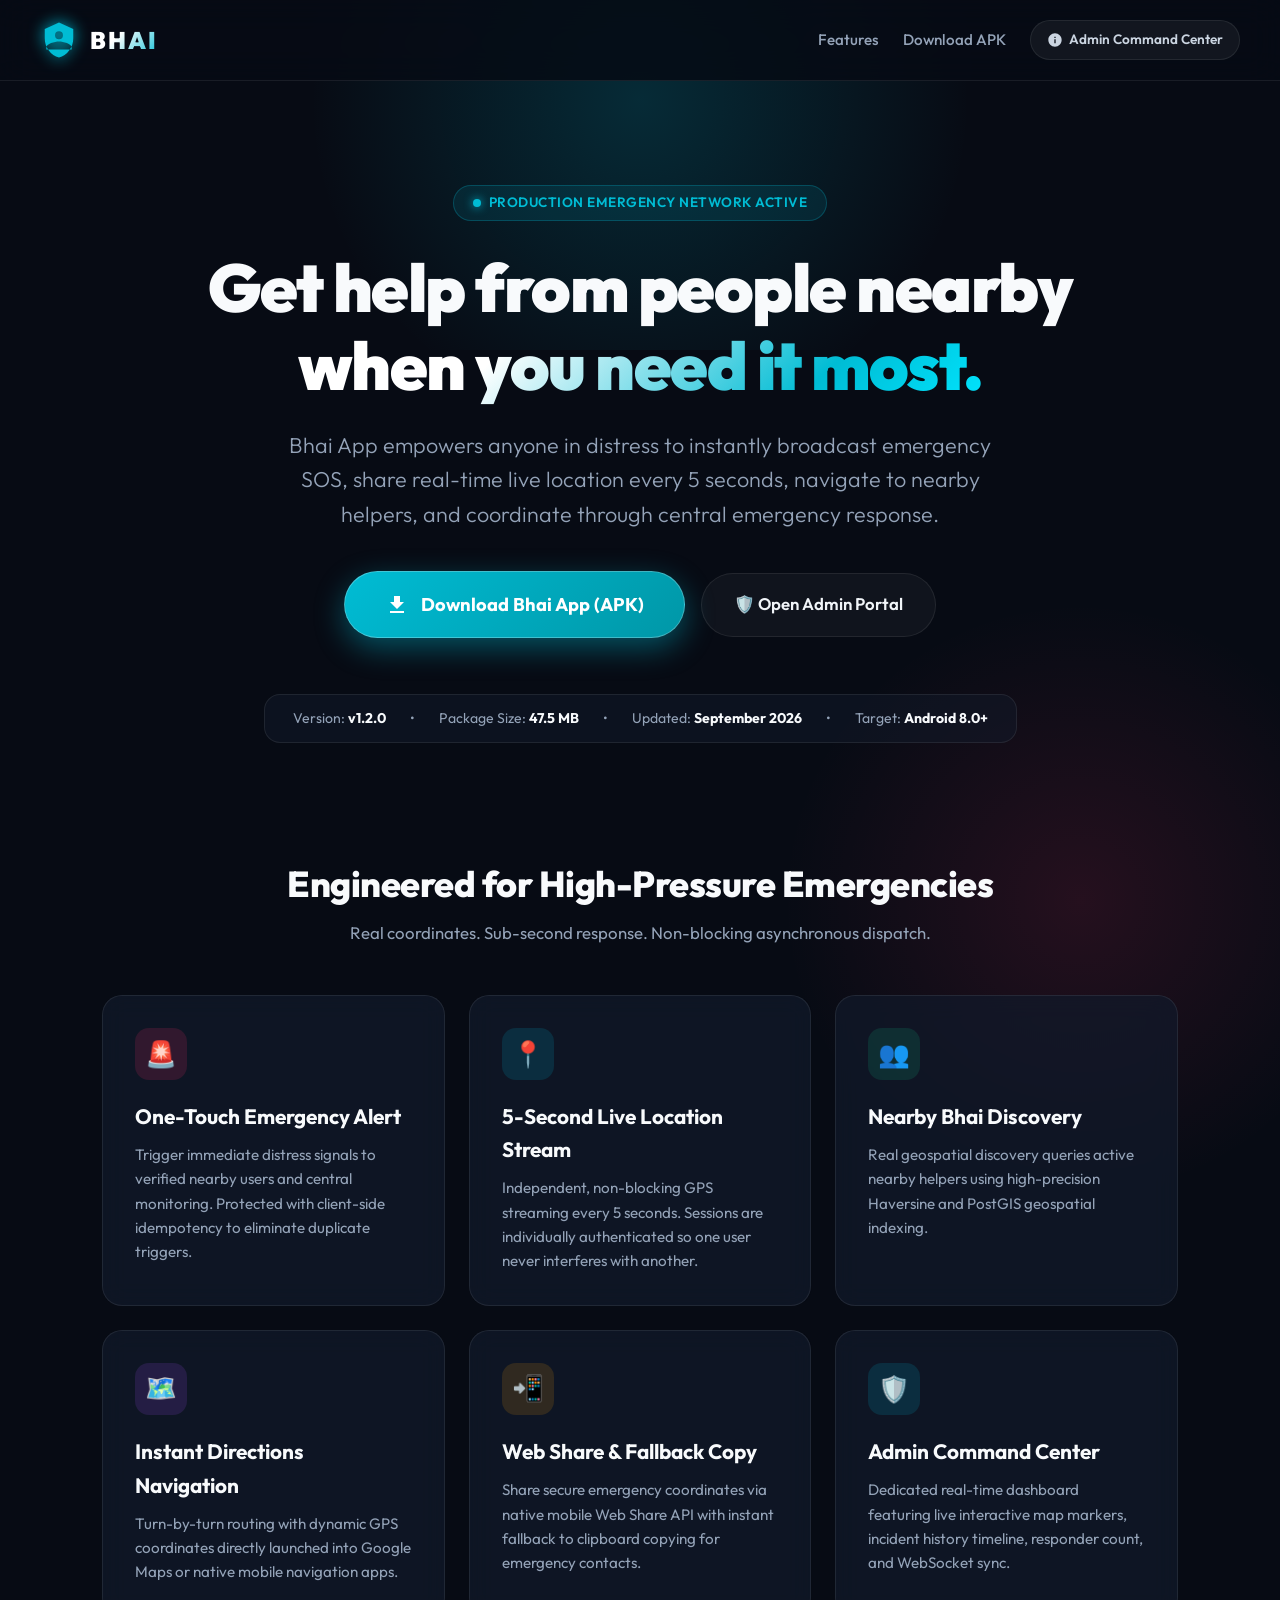
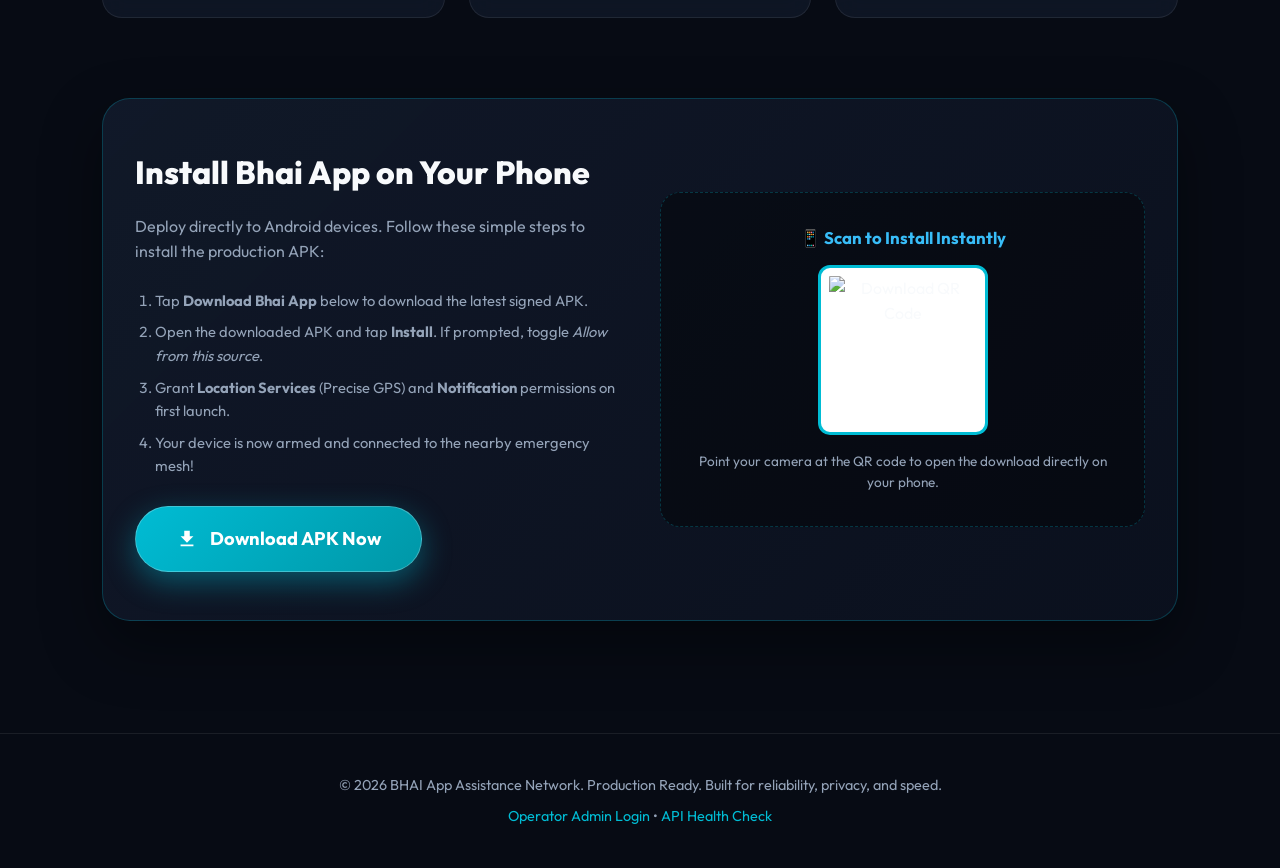
==== backend/app/static/landing/index.html @ b02ed141 "feat: production-ready Bhai emergency platform (V1)" ====
<!DOCTYPE html>
<html lang="en">
<head>
    <meta charset="UTF-8">
    <meta name="viewport" content="width=device-width, initial-scale=1.0">
    <title>BHAI App — Your Brother is Always With You | Emergency Assistance</title>
    <meta name="description" content="BHAI App is an emergency assistance and live-location sharing application connecting nearby users and emergency response centers in critical times.">
    <link rel="preconnect" href="https://fonts.googleapis.com">
    <link rel="preconnect" href="https://fonts.gstatic.com" crossorigin>
    <link href="https://fonts.googleapis.com/css2?family=Outfit:wght@300;400;500;600;700;800;900&display=swap" rel="stylesheet">
    <style>
        :root {
            --bg-base: #070b14;
            --bg-card: rgba(18, 26, 43, 0.7);
            --bg-card-hover: rgba(26, 38, 64, 0.85);
            --primary: #00bcd4;
            --primary-glow: rgba(0, 188, 212, 0.4);
            --accent-red: #ff3366;
            --accent-green: #10b981;
            --text-main: #f8fafc;
            --text-muted: #94a3b8;
            --border-glass: rgba(255, 255, 255, 0.08);
            --border-glow: rgba(0, 188, 212, 0.25);
        }

        * {
            box-sizing: border-box;
            margin: 0;
            padding: 0;
            font-family: 'Outfit', -apple-system, BlinkMacSystemFont, sans-serif;
        }

        body {
            background-color: var(--bg-base);
            color: var(--text-main);
            min-height: 100vh;
            overflow-x: hidden;
            position: relative;
            line-height: 1.6;
        }

        /* Ambient background glow */
        .ambient-glow-1 {
            position: absolute;
            top: -150px;
            left: 50%;
            transform: translateX(-50%);
            width: 800px;
            height: 500px;
            background: radial-gradient(circle, rgba(0, 188, 212, 0.18) 0%, rgba(7, 11, 20, 0) 70%);
            z-index: 0;
            pointer-events: none;
        }
        .ambient-glow-2 {
            position: absolute;
            top: 600px;
            right: -100px;
            width: 600px;
            height: 600px;
            background: radial-gradient(circle, rgba(255, 51, 102, 0.12) 0%, rgba(7, 11, 20, 0) 70%);
            z-index: 0;
            pointer-events: none;
        }

        /* Top Navbar */
        header.navbar {
            position: sticky;
            top: 0;
            width: 100%;
            display: flex;
            justify-content: space-between;
            align-items: center;
            padding: 1.25rem 2.5rem;
            background: rgba(7, 11, 20, 0.85);
            backdrop-filter: blur(16px);
            border-bottom: 1px solid var(--border-glass);
            z-index: 100;
        }

        .brand-logo {
            display: flex;
            align-items: center;
            gap: 0.75rem;
            text-decoration: none;
            color: var(--text-main);
        }
        .brand-icon {
            width: 38px;
            height: 38px;
            filter: drop-shadow(0 0 8px var(--primary));
        }
        .brand-title {
            font-size: 1.5rem;
            font-weight: 900;
            letter-spacing: 2px;
            background: linear-gradient(135deg, #fff 40%, var(--primary));
            -webkit-background-clip: text;
            -webkit-text-fill-color: transparent;
        }

        .nav-links {
            display: flex;
            align-items: center;
            gap: 1.5rem;
        }
        .nav-link {
            color: var(--text-muted);
            text-decoration: none;
            font-weight: 500;
            font-size: 0.95rem;
            transition: color 0.2s;
        }
        .nav-link:hover {
            color: var(--primary);
        }
        .btn-admin-nav {
            display: inline-flex;
            align-items: center;
            gap: 0.4rem;
            background: rgba(255, 255, 255, 0.05);
            border: 1px solid var(--border-glass);
            color: #cbd5e1;
            padding: 0.5rem 1rem;
            border-radius: 9999px;
            text-decoration: none;
            font-size: 0.85rem;
            font-weight: 600;
            transition: all 0.2s;
        }
        .btn-admin-nav:hover {
            background: rgba(0, 188, 212, 0.15);
            border-color: var(--primary);
            color: #fff;
        }

        /* Container */
        .container {
            max-width: 1140px;
            margin: 0 auto;
            padding: 2rem;
            position: relative;
            z-index: 10;
        }

        /* Hero Section */
        .hero {
            text-align: center;
            padding: 4.5rem 1rem 3rem 1rem;
        }
        .hero-badge {
            display: inline-flex;
            align-items: center;
            gap: 0.5rem;
            background: rgba(0, 188, 212, 0.1);
            border: 1px solid var(--border-glow);
            color: var(--primary);
            padding: 0.4rem 1.2rem;
            border-radius: 9999px;
            font-size: 0.85rem;
            font-weight: 600;
            letter-spacing: 0.5px;
            margin-bottom: 1.75rem;
        }
        .hero-badge-pulse {
            width: 8px;
            height: 8px;
            border-radius: 50%;
            background-color: var(--primary);
            box-shadow: 0 0 10px var(--primary);
            animation: pulse-dot 1.8s infinite;
        }
        @keyframes pulse-dot {
            0%, 100% { opacity: 1; transform: scale(1); }
            50% { opacity: 0.4; transform: scale(0.8); }
        }

        .hero h1 {
            font-size: clamp(2.5rem, 6vw, 4.2rem);
            font-weight: 900;
            line-height: 1.15;
            letter-spacing: -1.5px;
            margin-bottom: 1.5rem;
        }
        .hero h1 span.gradient-text {
            background: linear-gradient(135deg, #ffffff 30%, var(--primary) 75%, #00e5ff 100%);
            -webkit-background-clip: text;
            -webkit-text-fill-color: transparent;
        }

        .hero p.tagline {
            font-size: clamp(1.1rem, 2.5vw, 1.35rem);
            color: var(--text-muted);
            max-width: 720px;
            margin: 0 auto 2.5rem auto;
            font-weight: 300;
        }

        /* Hero CTA Group */
        .cta-group {
            display: flex;
            flex-wrap: wrap;
            justify-content: center;
            align-items: center;
            gap: 1rem;
            margin-bottom: 3.5rem;
        }
        .btn-download-primary {
            display: inline-flex;
            align-items: center;
            gap: 0.75rem;
            background: linear-gradient(135deg, var(--primary), #0097a7);
            color: #ffffff;
            text-decoration: none;
            padding: 1.1rem 2.5rem;
            font-size: 1.15rem;
            font-weight: 700;
            border-radius: 9999px;
            box-shadow: 0 10px 30px var(--primary-glow);
            transition: all 0.3s ease;
            border: 1px solid rgba(255, 255, 255, 0.25);
        }
        .btn-download-primary:hover {
            transform: translateY(-3px);
            box-shadow: 0 16px 40px rgba(0, 188, 212, 0.55);
            background: linear-gradient(135deg, #00e5ff, var(--primary));
        }

        .btn-outline-admin {
            display: inline-flex;
            align-items: center;
            gap: 0.6rem;
            background: rgba(255, 255, 255, 0.04);
            color: #f1f5f9;
            text-decoration: none;
            padding: 1.1rem 2rem;
            font-size: 1.05rem;
            font-weight: 600;
            border-radius: 9999px;
            border: 1px solid var(--border-glass);
            transition: all 0.3s;
        }
        .btn-outline-admin:hover {
            background: rgba(255, 255, 255, 0.08);
            border-color: rgba(255, 255, 255, 0.25);
            transform: translateY(-2px);
        }

        /* Live APK Info Bar */
        .apk-meta-bar {
            display: inline-flex;
            flex-wrap: wrap;
            justify-content: center;
            gap: 1.5rem;
            background: rgba(18, 26, 43, 0.5);
            border: 1px solid var(--border-glass);
            padding: 0.75rem 1.75rem;
            border-radius: 16px;
            font-size: 0.88rem;
            color: var(--text-muted);
            margin-bottom: 4rem;
        }
        .apk-meta-bar strong {
            color: var(--text-main);
        }

        /* Features Grid */
        .section-header {
            text-align: center;
            margin-bottom: 3rem;
        }
        .section-header h2 {
            font-size: 2.25rem;
            font-weight: 800;
            letter-spacing: -0.5px;
            margin-bottom: 0.5rem;
        }
        .section-header p {
            color: var(--text-muted);
            font-size: 1.05rem;
        }

        .features-grid {
            display: grid;
            grid-template-columns: repeat(auto-fit, minmax(320px, 1fr));
            gap: 1.5rem;
            margin-bottom: 5rem;
        }
        .feature-card {
            background: var(--bg-card);
            border: 1px solid var(--border-glass);
            border-radius: 20px;
            padding: 2rem;
            transition: all 0.3s ease;
            backdrop-filter: blur(12px);
        }
        .feature-card:hover {
            background: var(--bg-card-hover);
            border-color: var(--border-glow);
            transform: translateY(-4px);
            box-shadow: 0 16px 40px rgba(0, 0, 0, 0.3);
        }
        .feature-icon {
            width: 52px;
            height: 52px;
            border-radius: 14px;
            display: flex;
            align-items: center;
            justify-content: center;
            margin-bottom: 1.25rem;
            font-size: 1.6rem;
        }
        .feature-icon.red { background: rgba(255, 51, 102, 0.15); color: var(--accent-red); }
        .feature-icon.blue { background: rgba(0, 188, 212, 0.15); color: var(--primary); }
        .feature-icon.green { background: rgba(16, 185, 129, 0.15); color: var(--accent-green); }
        .feature-icon.purple { background: rgba(168, 85, 247, 0.15); color: #c084fc; }
        .feature-icon.amber { background: rgba(245, 158, 11, 0.15); color: #fbbf24; }

        .feature-card h3 {
            font-size: 1.3rem;
            font-weight: 700;
            margin-bottom: 0.6rem;
        }
        .feature-card p {
            color: var(--text-muted);
            font-size: 0.95rem;
            line-height: 1.6;
        }

        /* Download / QR Section */
        .download-card {
            background: linear-gradient(135deg, rgba(18, 26, 43, 0.9), rgba(11, 17, 30, 0.95));
            border: 1px solid var(--border-glow);
            border-radius: 28px;
            padding: 3rem 2rem;
            margin-bottom: 5rem;
            display: grid;
            grid-template-columns: 1fr 1fr;
            gap: 2.5rem;
            align-items: center;
            box-shadow: 0 24px 60px rgba(0, 0, 0, 0.4);
        }
        @media (max-width: 820px) {
            .download-card {
                grid-template-columns: 1fr;
                text-align: center;
            }
        }

        .download-info h3 {
            font-size: 2rem;
            font-weight: 800;
            margin-bottom: 1rem;
        }
        .download-info p {
            color: var(--text-muted);
            font-size: 1rem;
            margin-bottom: 1.5rem;
        }

        .steps-list {
            padding-left: 1.25rem;
            color: var(--text-muted);
            font-size: 0.92rem;
            margin-bottom: 1.75rem;
            text-align: left;
        }
        .steps-list li {
            margin-bottom: 0.5rem;
        }

        .qr-card {
            background: rgba(0, 0, 0, 0.4);
            border: 1px dashed var(--border-glow);
            border-radius: 20px;
            padding: 2rem;
            display: flex;
            flex-direction: column;
            align-items: center;
            justify-content: center;
            text-align: center;
        }
        .qr-image {
            width: 170px;
            height: 170px;
            background: #fff;
            border-radius: 12px;
            padding: 8px;
            border: 3px solid var(--primary);
            margin-bottom: 1rem;
        }

        /* Footer */
        footer {
            border-top: 1px solid var(--border-glass);
            padding: 2.5rem 2rem;
            text-align: center;
            color: var(--text-muted);
            font-size: 0.9rem;
        }
        footer a {
            color: var(--primary);
            text-decoration: none;
        }
    </style>
</head>
<body>

    <div class="ambient-glow-1"></div>
    <div class="ambient-glow-2"></div>

    <!-- Header Navbar -->
    <header class="navbar">
        <a href="/" class="brand-logo">
            <svg class="brand-icon" viewBox="0 0 24 24">
                <path fill="#00bcd4" d="M12,1L3,5V11C3,16.55 6.84,21.74 12,23C17.16,21.74 21,16.55 21,11V5L12,1M12,11.5A2.5,2.5 0 0,1 9.5,9A2.5,2.5 0 0,1 12,6.5A2.5,2.5 0 0,1 14.5,9A2.5,2.5 0 0,1 12,11.5M12,13C14.67,13 20,14.33 20,17V18H4V17C4,14.33 9.33,13 12,13Z"/>
            </svg>
            <span class="brand-title">BHAI</span>
        </a>
        <div class="nav-links">
            <a href="#features" class="nav-link">Features</a>
            <a href="#download" class="nav-link">Download APK</a>
            <a href="/admin" class="btn-admin-nav" id="admin-panel-link">
                <svg width="16" height="16" fill="currentColor" viewBox="0 0 24 24"><path d="M12 2C6.48 2 2 6.48 2 12s4.48 10 10 10 10-4.48 10-10S17.52 2 12 2zm1 15h-2v-6h2v6zm0-8h-2V7h2v2z"/></svg>
                Admin Command Center
            </a>
        </div>
    </header>

    <div class="container">
        <!-- Hero -->
        <section class="hero">
            <div class="hero-badge">
                <span class="hero-badge-pulse"></span>
                <span>PRODUCTION EMERGENCY NETWORK ACTIVE</span>
            </div>
            <h1>
                Get help from people nearby<br>
                <span class="gradient-text">when you need it most.</span>
            </h1>
            <p class="tagline">
                Bhai App empowers anyone in distress to instantly broadcast emergency SOS, share real-time live location every 5 seconds, navigate to nearby helpers, and coordinate through central emergency response.
            </p>

            <div class="cta-group">
                <a href="/download/bhai_app.apk" class="btn-download-primary" id="hero-download-btn" download>
                    <svg width="24" height="24" fill="currentColor" viewBox="0 0 24 24"><path d="M5,20H19V18H5M19,9H15V3H9V9H5L12,16L19,9Z"/></svg>
                    Download Bhai App (APK)
                </a>
                <a href="/admin" class="btn-outline-admin">
                    🛡️ Open Admin Portal
                </a>
            </div>

            <div class="apk-meta-bar" id="apk-meta-bar">
                <span>Version: <strong id="apk-version-val">v1.2.0</strong></span>
                <span>•</span>
                <span>Package Size: <strong id="apk-size-val">47.5 MB</strong></span>
                <span>•</span>
                <span>Updated: <strong id="apk-date-val">September 2026</strong></span>
                <span>•</span>
                <span>Target: <strong>Android 8.0+</strong></span>
            </div>
        </section>

        <!-- Features Grid -->
        <section id="features">
            <div class="section-header">
                <h2>Engineered for High-Pressure Emergencies</h2>
                <p>Real coordinates. Sub-second response. Non-blocking asynchronous dispatch.</p>
            </div>

            <div class="features-grid">
                <div class="feature-card">
                    <div class="feature-icon red">🚨</div>
                    <h3>One-Touch Emergency Alert</h3>
                    <p>Trigger immediate distress signals to verified nearby users and central monitoring. Protected with client-side idempotency to eliminate duplicate triggers.</p>
                </div>

                <div class="feature-card">
                    <div class="feature-icon blue">📍</div>
                    <h3>5-Second Live Location Stream</h3>
                    <p>Independent, non-blocking GPS streaming every 5 seconds. Sessions are individually authenticated so one user never interferes with another.</p>
                </div>

                <div class="feature-card">
                    <div class="feature-icon green">👥</div>
                    <h3>Nearby Bhai Discovery</h3>
                    <p>Real geospatial discovery queries active nearby helpers using high-precision Haversine and PostGIS geospatial indexing.</p>
                </div>

                <div class="feature-card">
                    <div class="feature-icon purple">🗺️</div>
                    <h3>Instant Directions Navigation</h3>
                    <p>Turn-by-turn routing with dynamic GPS coordinates directly launched into Google Maps or native mobile navigation apps.</p>
                </div>

                <div class="feature-card">
                    <div class="feature-icon amber">📲</div>
                    <h3>Web Share & Fallback Copy</h3>
                    <p>Share secure emergency coordinates via native mobile Web Share API with instant fallback to clipboard copying for emergency contacts.</p>
                </div>

                <div class="feature-card">
                    <div class="feature-icon blue">🛡️</div>
                    <h3>Admin Command Center</h3>
                    <p>Dedicated real-time dashboard featuring live interactive map markers, incident history timeline, responder count, and WebSocket sync.</p>
                </div>
            </div>
        </section>

        <!-- Download Section -->
        <section id="download">
            <div class="download-card">
                <div class="download-info">
                    <h3>Install Bhai App on Your Phone</h3>
                    <p>Deploy directly to Android devices. Follow these simple steps to install the production APK:</p>
                    <ol class="steps-list">
                        <li>Tap <strong>Download Bhai App</strong> below to download the latest signed APK.</li>
                        <li>Open the downloaded APK and tap <strong>Install</strong>. If prompted, toggle <em>Allow from this source</em>.</li>
                        <li>Grant <strong>Location Services</strong> (Precise GPS) and <strong>Notification</strong> permissions on first launch.</li>
                        <li>Your device is now armed and connected to the nearby emergency mesh!</li>
                    </ol>
                    <a href="/download/bhai_app.apk" class="btn-download-primary" id="card-download-btn" download>
                        <svg width="22" height="22" fill="currentColor" viewBox="0 0 24 24"><path d="M5,20H19V18H5M19,9H15V3H9V9H5L12,16L19,9Z"/></svg>
                        Download APK Now
                    </a>
                </div>

                <div class="qr-card">
                    <div style="font-weight: 700; color: #38bdf8; margin-bottom: 0.8rem; font-size: 1.05rem;">
                        📱 Scan to Install Instantly
                    </div>
                    <img id="qr-code-img" class="qr-image" src="https://api.qrserver.com/v1/create-qr-code/?size=200x200&data=http://localhost:8000/download/bhai_app.apk" alt="Download QR Code">
                    <div style="font-size: 0.85rem; color: #94a3b8;">
                        Point your camera at the QR code to open the download directly on your phone.
                    </div>
                </div>
            </div>
        </section>
    </div>

    <footer>
        <p>© 2026 BHAI App Assistance Network. Production Ready. Built for reliability, privacy, and speed.</p>
        <p style="margin-top: 0.5rem;"><a href="/admin">Operator Admin Login</a> • <a href="/health">API Health Check</a></p>
    </footer>

    <script>
        // Dynamically fetch APK version metadata and configure download buttons
        async function loadVersionMetadata() {
            try {
                const res = await fetch('/api/version');
                if (res.ok) {
                    const data = await res.json();
                    if (data.version) document.getElementById('apk-version-val').textContent = 'v' + data.version;
                    if (data.size_mb) document.getElementById('apk-size-val').textContent = data.size_mb;
                    if (data.last_updated) document.getElementById('apk-date-val').textContent = data.last_updated;
                    if (data.apk_url) {
                        document.getElementById('hero-download-btn').href = data.apk_url;
                        document.getElementById('card-download-btn').href = data.apk_url;
                        const absoluteUrl = new URL(data.apk_url, window.location.origin).href;
                        document.getElementById('qr-code-img').src = 'https://api.qrserver.com/v1/create-qr-code/?size=200x200&data=' + encodeURIComponent(absoluteUrl);
                    }
                }
            } catch (err) {
                console.log('Version metadata fetch fallback:', err);
            }
        }
        window.addEventListener('DOMContentLoaded', loadVersionMetadata);
    </script>
</body>
</html>
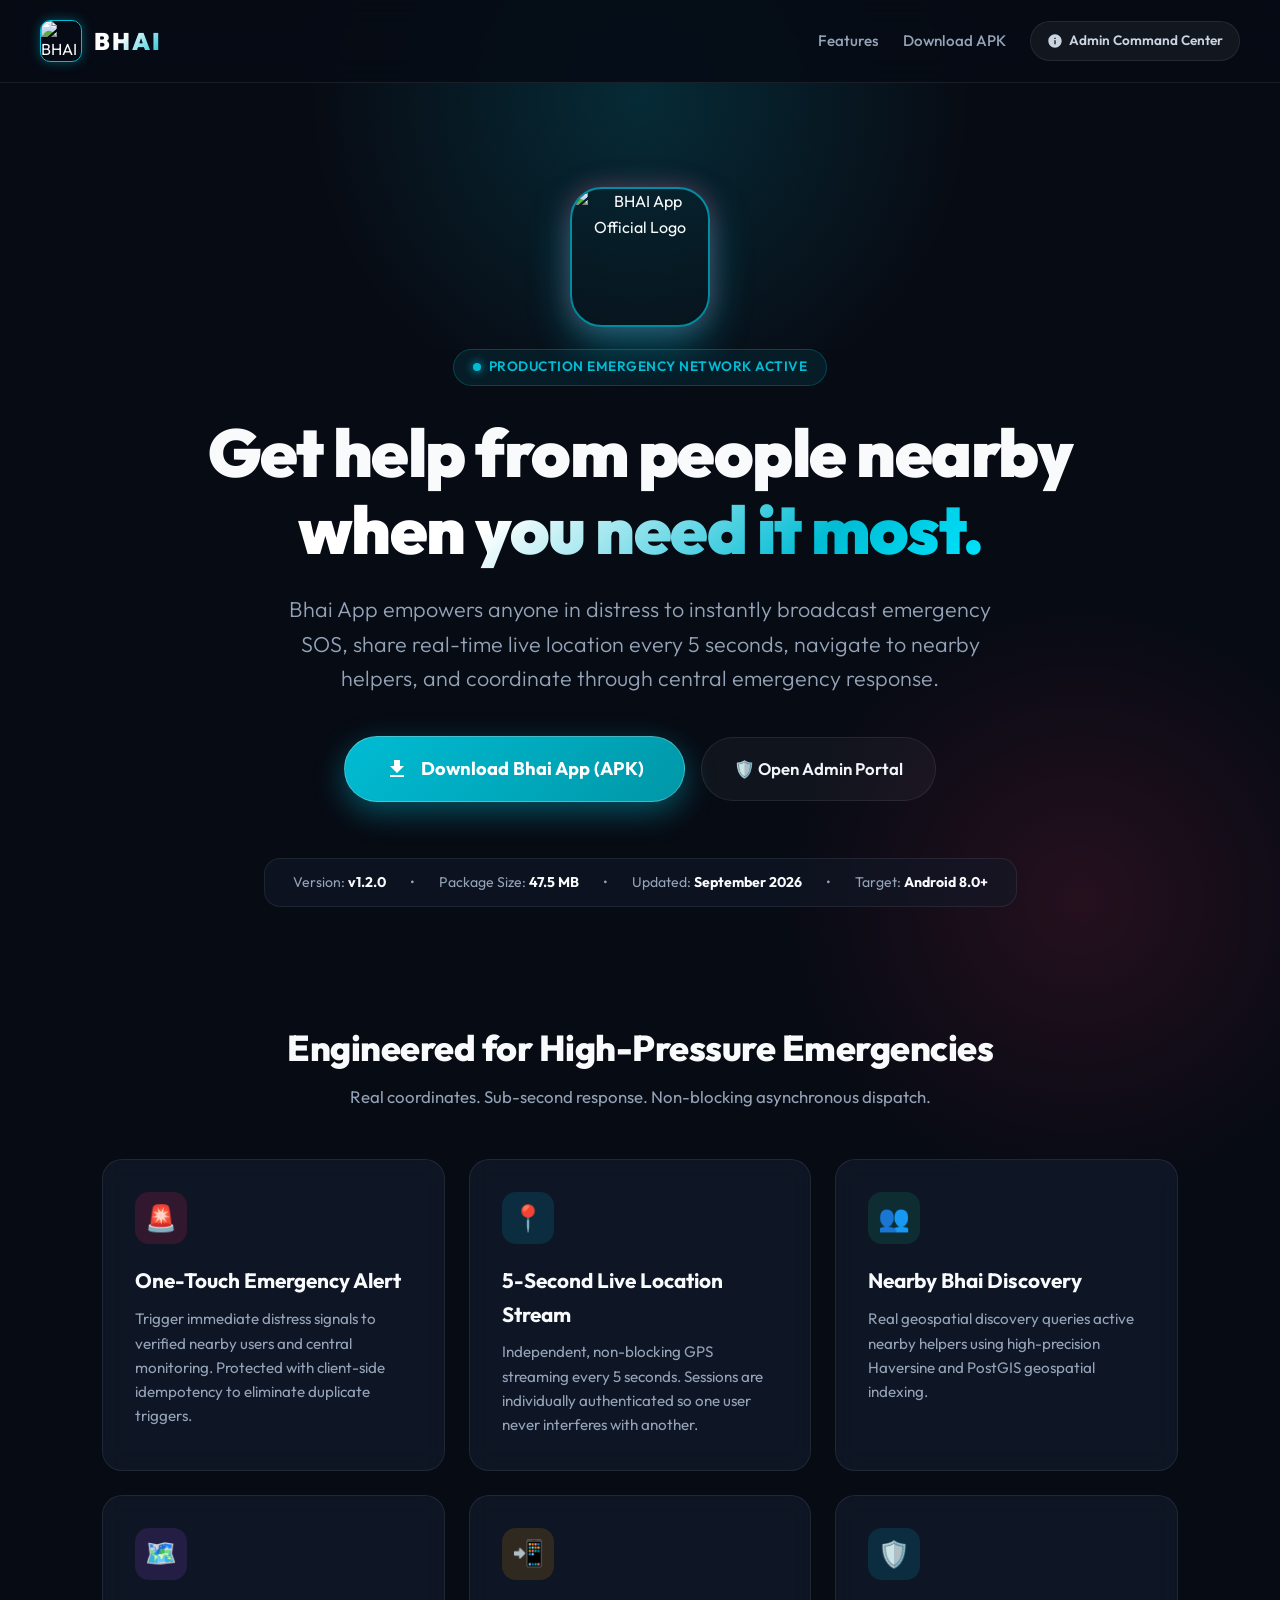
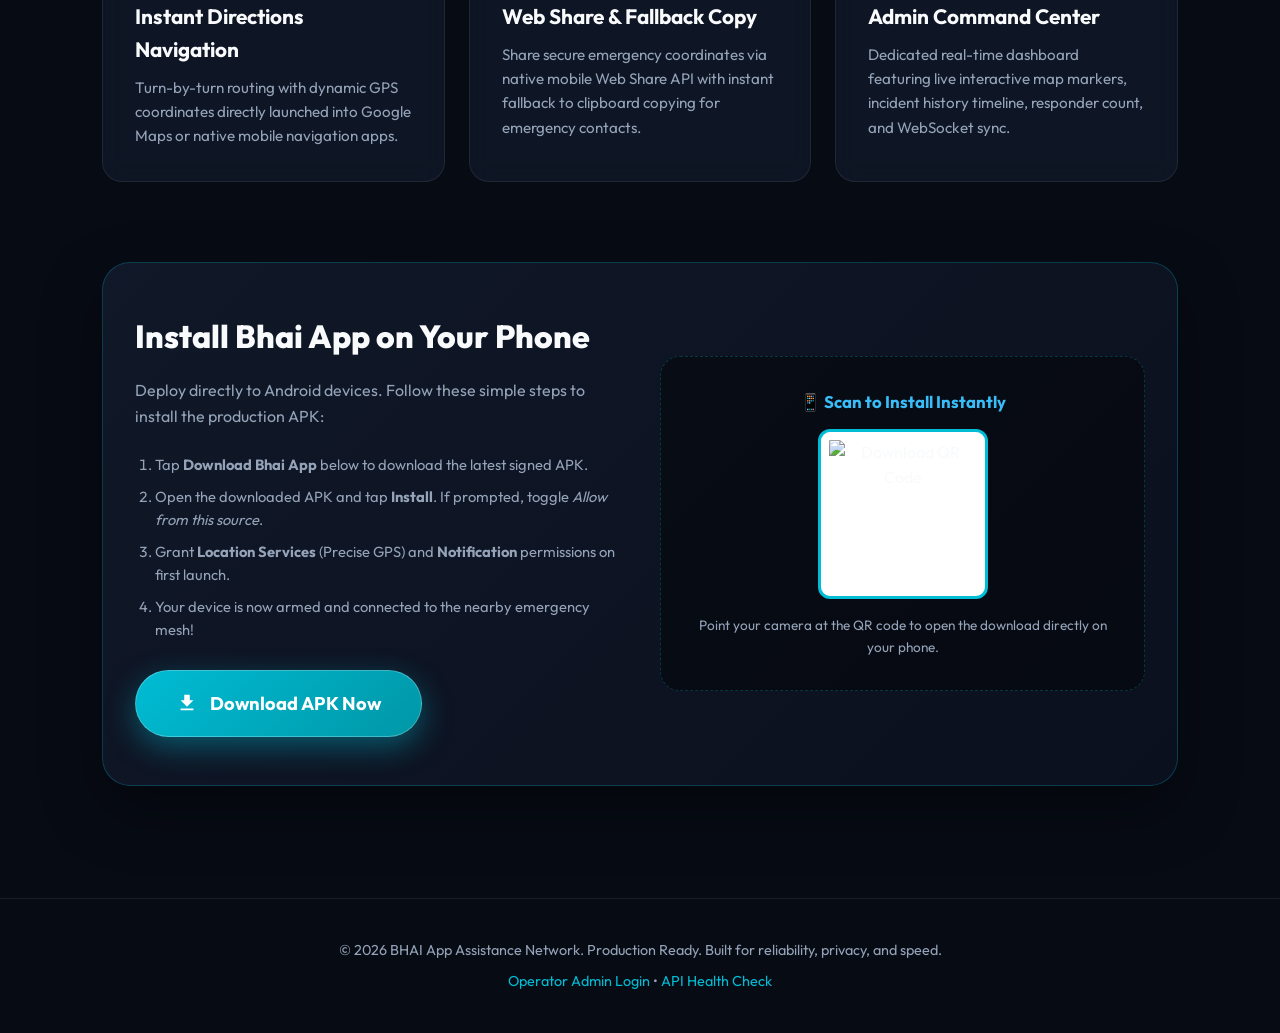
==== commit 3f22fcd8: "feat: deploy official Rakhi titanium shield logo across app cover, download portal, and admin radar" ====
--- a/backend/app/static/landing/index.html
+++ b/backend/app/static/landing/index.html
@@ -411,9 +411,7 @@
     <!-- Header Navbar -->
     <header class="navbar">
         <a href="/" class="brand-logo">
-            <svg class="brand-icon" viewBox="0 0 24 24">
-                <path fill="#00bcd4" d="M12,1L3,5V11C3,16.55 6.84,21.74 12,23C17.16,21.74 21,16.55 21,11V5L12,1M12,11.5A2.5,2.5 0 0,1 9.5,9A2.5,2.5 0 0,1 12,6.5A2.5,2.5 0 0,1 14.5,9A2.5,2.5 0 0,1 12,11.5M12,13C14.67,13 20,14.33 20,17V18H4V17C4,14.33 9.33,13 12,13Z"/>
-            </svg>
+            <img src="/static/landing/bhai_logo.png" alt="BHAI Logo" style="width: 42px; height: 42px; border-radius: 10px; border: 1.5px solid var(--primary); box-shadow: 0 0 12px var(--primary-glow); object-fit: cover;">
             <span class="brand-title">BHAI</span>
         </a>
         <div class="nav-links">
@@ -429,10 +427,14 @@
     <div class="container">
         <!-- Hero -->
         <section class="hero">
+            <div style="margin-bottom: 22px; display: flex; justify-content: center;">
+                <img src="/static/landing/bhai_logo.png" alt="BHAI App Official Logo" style="width: 140px; height: 140px; border-radius: 32px; box-shadow: 0 16px 40px rgba(0, 188, 212, 0.45), 0 0 25px rgba(255, 51, 102, 0.35); border: 2px solid rgba(0, 188, 212, 0.7); object-fit: cover;">
+            </div>
             <div class="hero-badge">
                 <span class="hero-badge-pulse"></span>
                 <span>PRODUCTION EMERGENCY NETWORK ACTIVE</span>
             </div>
+
             <h1>
                 Get help from people nearby<br>
                 <span class="gradient-text">when you need it most.</span>
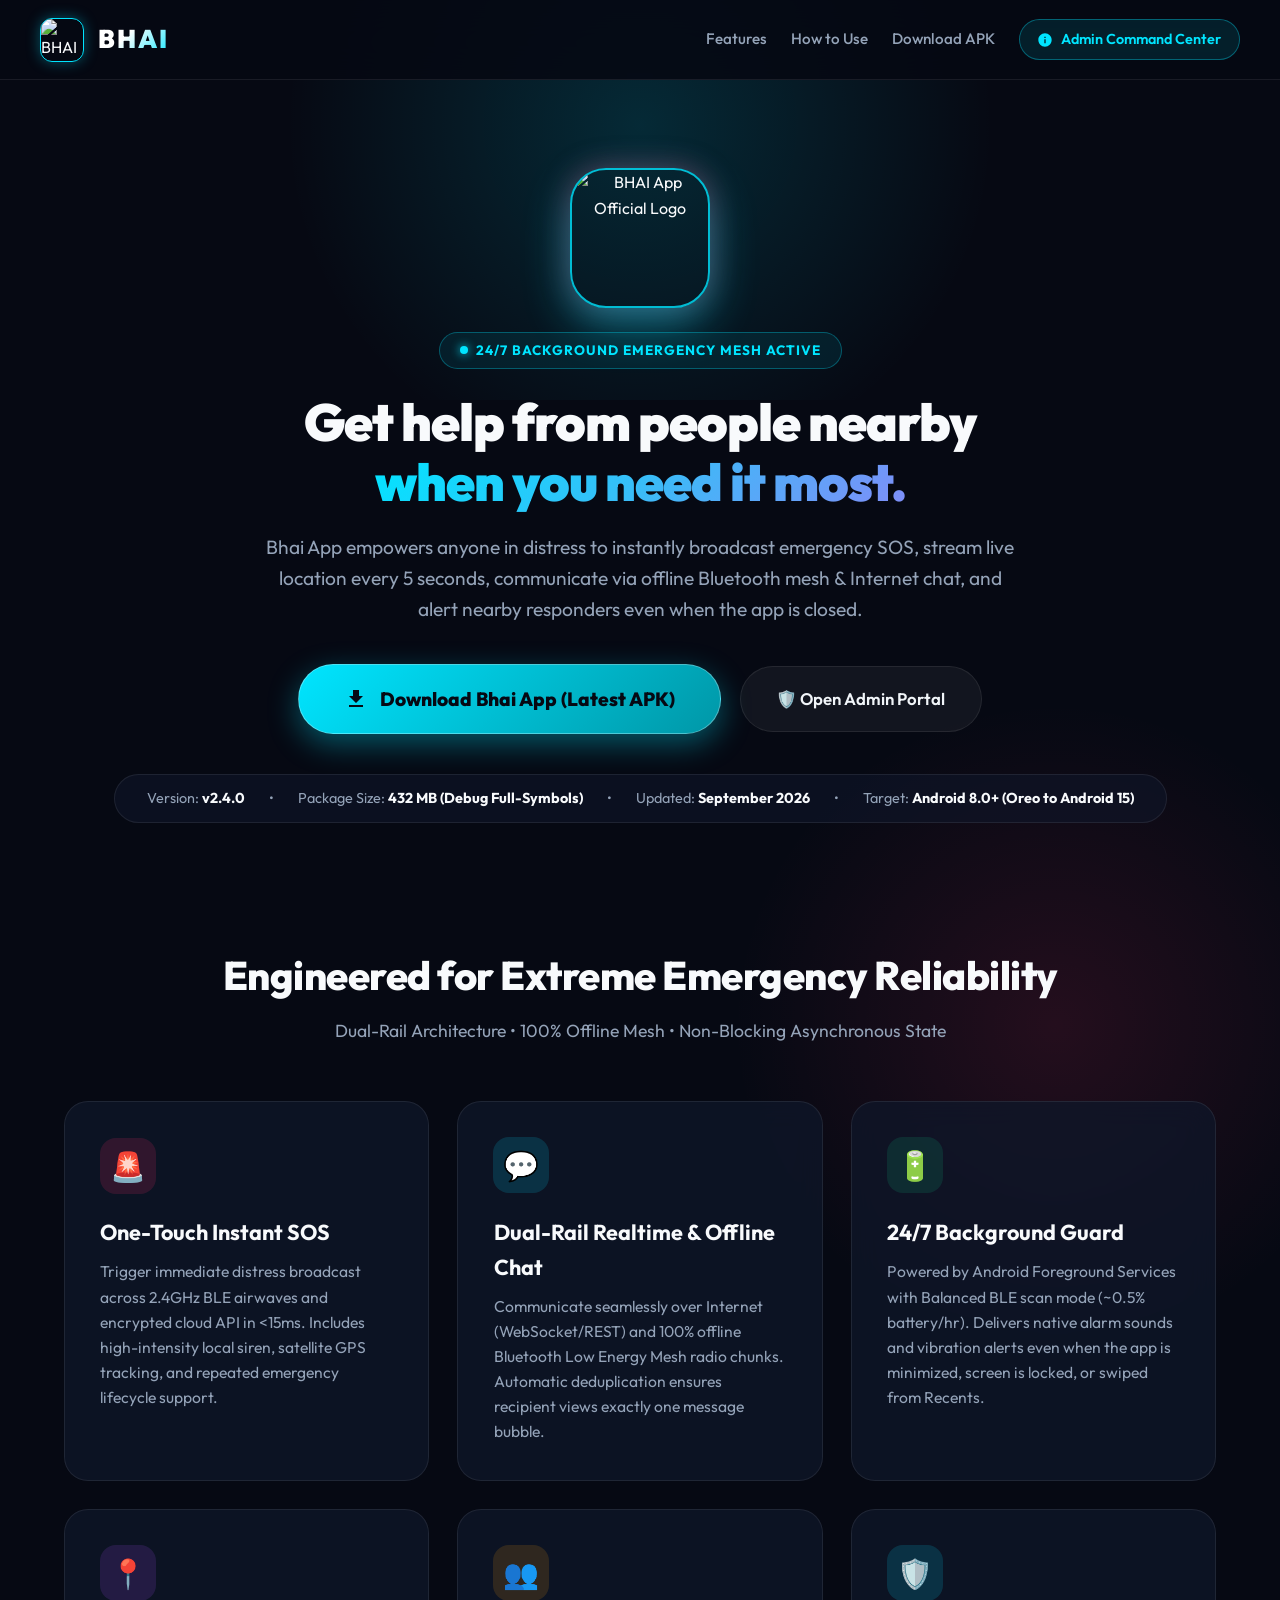
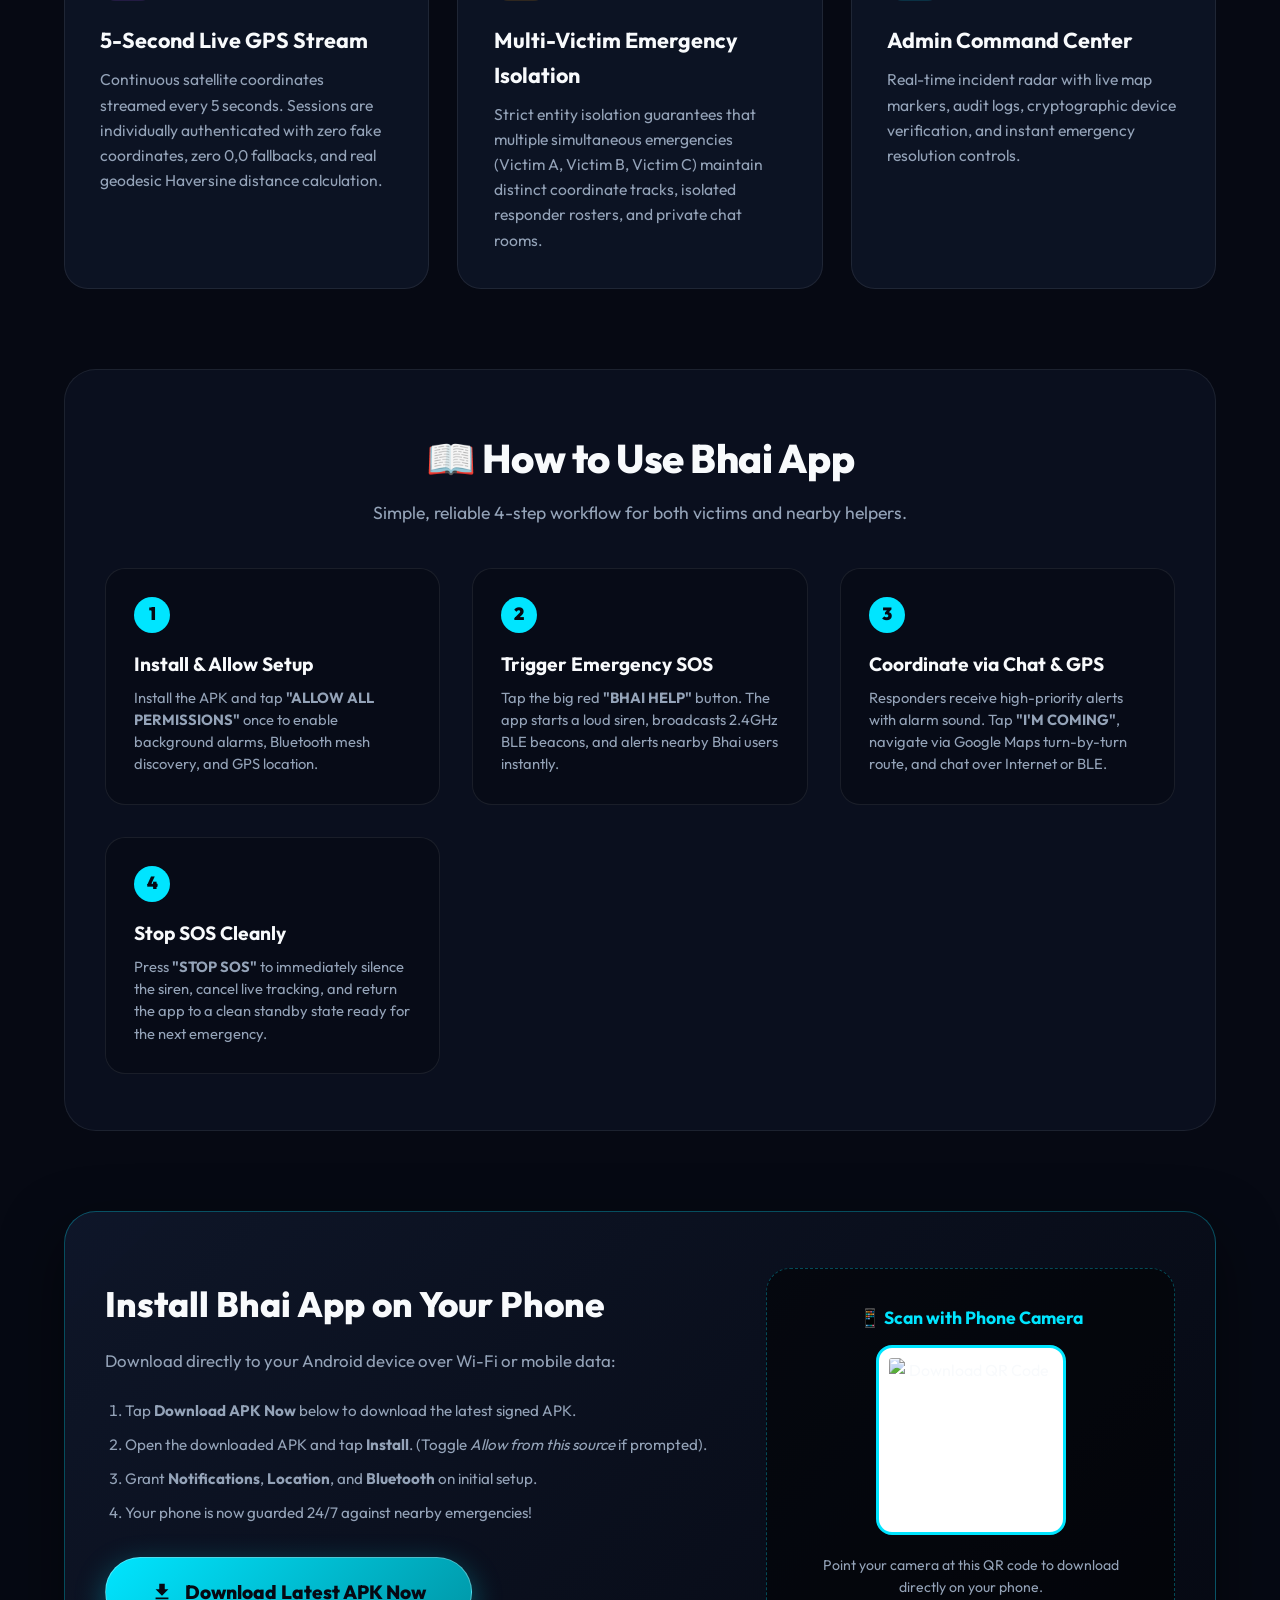
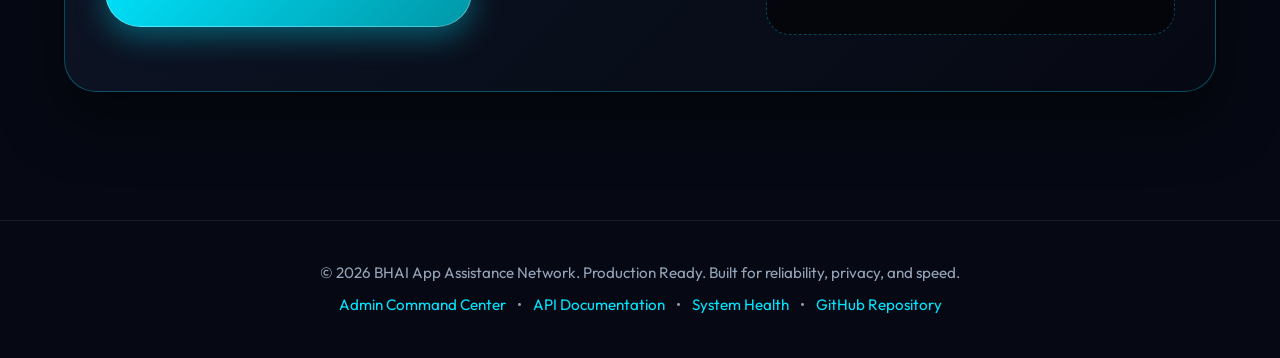
==== commit 35a192e0: "feat: complete regression fixes, 24/7 background guard, dual-rail chat, and website landing page upd" ====
--- a/backend/app/static/landing/index.html
+++ b/backend/app/static/landing/index.html
@@ -3,24 +3,25 @@
 <head>
     <meta charset="UTF-8">
     <meta name="viewport" content="width=device-width, initial-scale=1.0">
-    <title>BHAI App — Your Brother is Always With You | Emergency Assistance</title>
-    <meta name="description" content="BHAI App is an emergency assistance and live-location sharing application connecting nearby users and emergency response centers in critical times.">
+    <title>BHAI App — Dual-Rail Emergency Safety & Mesh Network</title>
+    <meta name="description" content="BHAI App is a decentralized emergency assistance network with real GPS tracking, 24/7 background guard, and dual-rail Internet + Bluetooth Low Energy mesh communication.">
     <link rel="preconnect" href="https://fonts.googleapis.com">
     <link rel="preconnect" href="https://fonts.gstatic.com" crossorigin>
-    <link href="https://fonts.googleapis.com/css2?family=Outfit:wght@300;400;500;600;700;800;900&display=swap" rel="stylesheet">
+    <link href="https://fonts.googleapis.com/css2?family=Outfit:wght@300;400;500;600;700;800;900&family=JetBrains+Mono:wght@400;600&display=swap" rel="stylesheet">
     <style>
         :root {
-            --bg-base: #070b14;
-            --bg-card: rgba(18, 26, 43, 0.7);
-            --bg-card-hover: rgba(26, 38, 64, 0.85);
-            --primary: #00bcd4;
-            --primary-glow: rgba(0, 188, 212, 0.4);
+            --bg-base: #060913;
+            --bg-card: rgba(15, 23, 42, 0.75);
+            --bg-card-hover: rgba(30, 41, 59, 0.9);
+            --primary: #00e5ff;
+            --primary-glow: rgba(0, 229, 255, 0.35);
             --accent-red: #ff3366;
+            --accent-red-glow: rgba(255, 51, 102, 0.4);
             --accent-green: #10b981;
             --text-main: #f8fafc;
             --text-muted: #94a3b8;
             --border-glass: rgba(255, 255, 255, 0.08);
-            --border-glow: rgba(0, 188, 212, 0.25);
+            --border-glow: rgba(0, 229, 255, 0.3);
         }
 
         * {
@@ -45,19 +46,19 @@
             top: -150px;
             left: 50%;
             transform: translateX(-50%);
-            width: 800px;
-            height: 500px;
-            background: radial-gradient(circle, rgba(0, 188, 212, 0.18) 0%, rgba(7, 11, 20, 0) 70%);
+            width: 850px;
+            height: 550px;
+            background: radial-gradient(circle, rgba(0, 229, 255, 0.15) 0%, rgba(6, 9, 19, 0) 70%);
             z-index: 0;
             pointer-events: none;
         }
         .ambient-glow-2 {
             position: absolute;
-            top: 600px;
+            top: 700px;
             right: -100px;
-            width: 600px;
-            height: 600px;
-            background: radial-gradient(circle, rgba(255, 51, 102, 0.12) 0%, rgba(7, 11, 20, 0) 70%);
+            width: 650px;
+            height: 650px;
+            background: radial-gradient(circle, rgba(255, 51, 102, 0.12) 0%, rgba(6, 9, 19, 0) 70%);
             z-index: 0;
             pointer-events: none;
         }
@@ -70,9 +71,9 @@
             display: flex;
             justify-content: space-between;
             align-items: center;
-            padding: 1.25rem 2.5rem;
-            background: rgba(7, 11, 20, 0.85);
-            backdrop-filter: blur(16px);
+            padding: 1.1rem 2.5rem;
+            background: rgba(6, 9, 19, 0.88);
+            backdrop-filter: blur(18px);
             border-bottom: 1px solid var(--border-glass);
             z-index: 100;
         }
@@ -80,20 +81,23 @@
         .brand-logo {
             display: flex;
             align-items: center;
-            gap: 0.75rem;
+            gap: 0.85rem;
             text-decoration: none;
             color: var(--text-main);
         }
         .brand-icon {
-            width: 38px;
-            height: 38px;
-            filter: drop-shadow(0 0 8px var(--primary));
+            width: 44px;
+            height: 44px;
+            border-radius: 12px;
+            border: 1.5px solid var(--primary);
+            box-shadow: 0 0 14px var(--primary-glow);
+            object-fit: cover;
         }
         .brand-title {
-            font-size: 1.5rem;
+            font-size: 1.6rem;
             font-weight: 900;
             letter-spacing: 2px;
-            background: linear-gradient(135deg, #fff 40%, var(--primary));
+            background: linear-gradient(135deg, #ffffff 40%, var(--primary));
             -webkit-background-clip: text;
             -webkit-text-fill-color: transparent;
         }
@@ -106,8 +110,8 @@
         .nav-link {
             color: var(--text-muted);
             text-decoration: none;
+            font-size: 0.95rem;
             font-weight: 500;
-            font-size: 0.95rem;
             transition: color 0.2s;
         }
         .nav-link:hover {
@@ -116,83 +120,82 @@
         .btn-admin-nav {
             display: inline-flex;
             align-items: center;
-            gap: 0.4rem;
-            background: rgba(255, 255, 255, 0.05);
-            border: 1px solid var(--border-glass);
-            color: #cbd5e1;
-            padding: 0.5rem 1rem;
+            gap: 0.5rem;
+            background: rgba(0, 229, 255, 0.1);
+            color: var(--primary);
+            border: 1px solid var(--primary-glow);
+            padding: 0.5rem 1.1rem;
             border-radius: 9999px;
+            font-size: 0.9rem;
+            font-weight: 600;
             text-decoration: none;
-            font-size: 0.85rem;
-            font-weight: 600;
             transition: all 0.2s;
         }
         .btn-admin-nav:hover {
-            background: rgba(0, 188, 212, 0.15);
-            border-color: var(--primary);
-            color: #fff;
-        }
-
-        /* Container */
+            background: var(--primary);
+            color: #000;
+            box-shadow: 0 0 16px var(--primary-glow);
+        }
+
         .container {
-            max-width: 1140px;
+            max-width: 1200px;
             margin: 0 auto;
-            padding: 2rem;
+            padding: 3rem 1.5rem;
             position: relative;
-            z-index: 10;
-        }
-
-        /* Hero Section */
+            z-index: 1;
+        }
+
+        /* Hero */
         .hero {
             text-align: center;
-            padding: 4.5rem 1rem 3rem 1rem;
+            padding: 2.5rem 0 3.5rem;
         }
         .hero-badge {
             display: inline-flex;
             align-items: center;
             gap: 0.5rem;
-            background: rgba(0, 188, 212, 0.1);
+            background: rgba(0, 229, 255, 0.08);
             border: 1px solid var(--border-glow);
-            color: var(--primary);
-            padding: 0.4rem 1.2rem;
+            padding: 0.4rem 1.25rem;
             border-radius: 9999px;
             font-size: 0.85rem;
-            font-weight: 600;
-            letter-spacing: 0.5px;
-            margin-bottom: 1.75rem;
+            font-weight: 700;
+            letter-spacing: 1px;
+            color: var(--primary);
+            margin-bottom: 1.5rem;
         }
         .hero-badge-pulse {
             width: 8px;
             height: 8px;
+            background: var(--primary);
             border-radius: 50%;
-            background-color: var(--primary);
             box-shadow: 0 0 10px var(--primary);
-            animation: pulse-dot 1.8s infinite;
-        }
-        @keyframes pulse-dot {
-            0%, 100% { opacity: 1; transform: scale(1); }
-            50% { opacity: 0.4; transform: scale(0.8); }
+            animation: pulse 1.8s infinite;
+        }
+        @keyframes pulse {
+            0% { transform: scale(0.95); opacity: 0.8; }
+            50% { transform: scale(1.3); opacity: 1; box-shadow: 0 0 14px var(--primary); }
+            100% { transform: scale(0.95); opacity: 0.8; }
         }
 
         .hero h1 {
-            font-size: clamp(2.5rem, 6vw, 4.2rem);
+            font-size: 3.25rem;
             font-weight: 900;
             line-height: 1.15;
-            letter-spacing: -1.5px;
-            margin-bottom: 1.5rem;
-        }
-        .hero h1 span.gradient-text {
-            background: linear-gradient(135deg, #ffffff 30%, var(--primary) 75%, #00e5ff 100%);
+            letter-spacing: -1px;
+            margin-bottom: 1.25rem;
+        }
+        .gradient-text {
+            background: linear-gradient(135deg, var(--primary) 0%, #38bdf8 50%, #818cf8 100%);
             -webkit-background-clip: text;
             -webkit-text-fill-color: transparent;
         }
-
         .hero p.tagline {
-            font-size: clamp(1.1rem, 2.5vw, 1.35rem);
-            color: var(--text-muted);
-            max-width: 720px;
-            margin: 0 auto 2.5rem auto;
-            font-weight: 300;
+            font-size: 1.2rem;
+            color: var(--text-muted);
+            max-width: 760px;
+            margin: 0 auto 2.5rem;
+            line-height: 1.6;
         }
 
         /* Hero CTA Group */
@@ -201,38 +204,38 @@
             flex-wrap: wrap;
             justify-content: center;
             align-items: center;
-            gap: 1rem;
-            margin-bottom: 3.5rem;
+            gap: 1.2rem;
+            margin-bottom: 2.5rem;
         }
         .btn-download-primary {
             display: inline-flex;
             align-items: center;
             gap: 0.75rem;
             background: linear-gradient(135deg, var(--primary), #0097a7);
-            color: #ffffff;
+            color: #060913;
             text-decoration: none;
-            padding: 1.1rem 2.5rem;
-            font-size: 1.15rem;
-            font-weight: 700;
+            padding: 1.15rem 2.8rem;
+            font-size: 1.2rem;
+            font-weight: 800;
             border-radius: 9999px;
             box-shadow: 0 10px 30px var(--primary-glow);
             transition: all 0.3s ease;
-            border: 1px solid rgba(255, 255, 255, 0.25);
+            border: 1px solid rgba(255, 255, 255, 0.3);
         }
         .btn-download-primary:hover {
             transform: translateY(-3px);
-            box-shadow: 0 16px 40px rgba(0, 188, 212, 0.55);
-            background: linear-gradient(135deg, #00e5ff, var(--primary));
+            box-shadow: 0 16px 40px rgba(0, 229, 255, 0.6);
+            background: linear-gradient(135deg, #7df9ff, var(--primary));
         }
 
         .btn-outline-admin {
             display: inline-flex;
             align-items: center;
             gap: 0.6rem;
-            background: rgba(255, 255, 255, 0.04);
+            background: rgba(255, 255, 255, 0.05);
             color: #f1f5f9;
             text-decoration: none;
-            padding: 1.1rem 2rem;
+            padding: 1.15rem 2.2rem;
             font-size: 1.05rem;
             font-weight: 600;
             border-radius: 9999px;
@@ -240,8 +243,8 @@
             transition: all 0.3s;
         }
         .btn-outline-admin:hover {
-            background: rgba(255, 255, 255, 0.08);
-            border-color: rgba(255, 255, 255, 0.25);
+            background: rgba(255, 255, 255, 0.1);
+            border-color: rgba(255, 255, 255, 0.3);
             transform: translateY(-2px);
         }
 
@@ -251,11 +254,11 @@
             flex-wrap: wrap;
             justify-content: center;
             gap: 1.5rem;
-            background: rgba(18, 26, 43, 0.5);
+            background: rgba(15, 23, 42, 0.6);
             border: 1px solid var(--border-glass);
-            padding: 0.75rem 1.75rem;
-            border-radius: 16px;
-            font-size: 0.88rem;
+            padding: 0.75rem 2rem;
+            border-radius: 9999px;
+            font-size: 0.9rem;
             color: var(--text-muted);
             margin-bottom: 4rem;
         }
@@ -266,80 +269,125 @@
         /* Features Grid */
         .section-header {
             text-align: center;
-            margin-bottom: 3rem;
+            margin-bottom: 3.5rem;
         }
         .section-header h2 {
-            font-size: 2.25rem;
+            font-size: 2.5rem;
             font-weight: 800;
             letter-spacing: -0.5px;
-            margin-bottom: 0.5rem;
+            margin-bottom: 0.6rem;
         }
         .section-header p {
             color: var(--text-muted);
-            font-size: 1.05rem;
+            font-size: 1.1rem;
         }
 
         .features-grid {
             display: grid;
-            grid-template-columns: repeat(auto-fit, minmax(320px, 1fr));
-            gap: 1.5rem;
+            grid-template-columns: repeat(auto-fit, minmax(340px, 1fr));
+            gap: 1.75rem;
             margin-bottom: 5rem;
         }
         .feature-card {
             background: var(--bg-card);
             border: 1px solid var(--border-glass);
-            border-radius: 20px;
-            padding: 2rem;
+            border-radius: 24px;
+            padding: 2.2rem;
             transition: all 0.3s ease;
-            backdrop-filter: blur(12px);
+            backdrop-filter: blur(14px);
         }
         .feature-card:hover {
             background: var(--bg-card-hover);
             border-color: var(--border-glow);
             transform: translateY(-4px);
-            box-shadow: 0 16px 40px rgba(0, 0, 0, 0.3);
+            box-shadow: 0 20px 45px rgba(0, 0, 0, 0.4);
         }
         .feature-icon {
-            width: 52px;
-            height: 52px;
-            border-radius: 14px;
+            width: 56px;
+            height: 56px;
+            border-radius: 16px;
             display: flex;
             align-items: center;
             justify-content: center;
-            margin-bottom: 1.25rem;
-            font-size: 1.6rem;
+            margin-bottom: 1.4rem;
+            font-size: 1.8rem;
         }
         .feature-icon.red { background: rgba(255, 51, 102, 0.15); color: var(--accent-red); }
-        .feature-icon.blue { background: rgba(0, 188, 212, 0.15); color: var(--primary); }
+        .feature-icon.blue { background: rgba(0, 229, 255, 0.15); color: var(--primary); }
         .feature-icon.green { background: rgba(16, 185, 129, 0.15); color: var(--accent-green); }
         .feature-icon.purple { background: rgba(168, 85, 247, 0.15); color: #c084fc; }
         .feature-icon.amber { background: rgba(245, 158, 11, 0.15); color: #fbbf24; }
 
         .feature-card h3 {
-            font-size: 1.3rem;
+            font-size: 1.35rem;
             font-weight: 700;
             margin-bottom: 0.6rem;
         }
         .feature-card p {
             color: var(--text-muted);
-            font-size: 0.95rem;
+            font-size: 0.98rem;
             line-height: 1.6;
+        }
+
+        /* How to Use Section */
+        .how-to-use-section {
+            background: rgba(15, 23, 42, 0.5);
+            border: 1px solid var(--border-glass);
+            border-radius: 32px;
+            padding: 3.5rem 2.5rem;
+            margin-bottom: 5rem;
+        }
+        .guide-grid {
+            display: grid;
+            grid-template-columns: repeat(auto-fit, minmax(260px, 1fr));
+            gap: 2rem;
+            margin-top: 2.5rem;
+        }
+        .guide-step {
+            background: rgba(6, 9, 19, 0.6);
+            border: 1px solid var(--border-glass);
+            border-radius: 20px;
+            padding: 1.75rem;
+            position: relative;
+        }
+        .step-number {
+            display: inline-flex;
+            align-items: center;
+            justify-content: center;
+            width: 36px;
+            height: 36px;
+            background: var(--primary);
+            color: #060913;
+            font-weight: 900;
+            border-radius: 50%;
+            font-size: 1.1rem;
+            margin-bottom: 1rem;
+        }
+        .guide-step h4 {
+            font-size: 1.2rem;
+            font-weight: 700;
+            margin-bottom: 0.5rem;
+        }
+        .guide-step p {
+            color: var(--text-muted);
+            font-size: 0.92rem;
+            line-height: 1.5;
         }
 
         /* Download / QR Section */
         .download-card {
-            background: linear-gradient(135deg, rgba(18, 26, 43, 0.9), rgba(11, 17, 30, 0.95));
+            background: linear-gradient(135deg, rgba(15, 23, 42, 0.95), rgba(6, 9, 19, 0.98));
             border: 1px solid var(--border-glow);
-            border-radius: 28px;
-            padding: 3rem 2rem;
+            border-radius: 32px;
+            padding: 3.5rem 2.5rem;
             margin-bottom: 5rem;
             display: grid;
-            grid-template-columns: 1fr 1fr;
-            gap: 2.5rem;
-            align-items: center;
-            box-shadow: 0 24px 60px rgba(0, 0, 0, 0.4);
-        }
-        @media (max-width: 820px) {
+            grid-template-columns: 1.2fr 0.8fr;
+            gap: 3rem;
+            align-items: center;
+            box-shadow: 0 24px 60px rgba(0, 0, 0, 0.5);
+        }
+        @media (max-width: 860px) {
             .download-card {
                 grid-template-columns: 1fr;
                 text-align: center;
@@ -347,32 +395,32 @@
         }
 
         .download-info h3 {
-            font-size: 2rem;
+            font-size: 2.2rem;
             font-weight: 800;
             margin-bottom: 1rem;
         }
         .download-info p {
             color: var(--text-muted);
-            font-size: 1rem;
+            font-size: 1.05rem;
             margin-bottom: 1.5rem;
         }
 
         .steps-list {
             padding-left: 1.25rem;
             color: var(--text-muted);
-            font-size: 0.92rem;
-            margin-bottom: 1.75rem;
+            font-size: 0.95rem;
+            margin-bottom: 2rem;
             text-align: left;
         }
         .steps-list li {
-            margin-bottom: 0.5rem;
+            margin-bottom: 0.6rem;
         }
 
         .qr-card {
-            background: rgba(0, 0, 0, 0.4);
+            background: rgba(0, 0, 0, 0.5);
             border: 1px dashed var(--border-glow);
-            border-radius: 20px;
-            padding: 2rem;
+            border-radius: 24px;
+            padding: 2.2rem;
             display: flex;
             flex-direction: column;
             align-items: center;
@@ -380,13 +428,13 @@
             text-align: center;
         }
         .qr-image {
-            width: 170px;
-            height: 170px;
+            width: 190px;
+            height: 190px;
             background: #fff;
-            border-radius: 12px;
-            padding: 8px;
+            border-radius: 16px;
+            padding: 10px;
             border: 3px solid var(--primary);
-            margin-bottom: 1rem;
+            margin-bottom: 1.2rem;
         }
 
         /* Footer */
@@ -395,11 +443,15 @@
             padding: 2.5rem 2rem;
             text-align: center;
             color: var(--text-muted);
-            font-size: 0.9rem;
+            font-size: 0.95rem;
         }
         footer a {
             color: var(--primary);
             text-decoration: none;
+            margin: 0 0.5rem;
+        }
+        footer a:hover {
+            text-decoration: underline;
         }
     </style>
 </head>
@@ -411,11 +463,12 @@
     <!-- Header Navbar -->
     <header class="navbar">
         <a href="/" class="brand-logo">
-            <img src="/static/landing/bhai_logo.png" alt="BHAI Logo" style="width: 42px; height: 42px; border-radius: 10px; border: 1.5px solid var(--primary); box-shadow: 0 0 12px var(--primary-glow); object-fit: cover;">
+            <img src="/static/landing/bhai_logo.png" alt="BHAI Logo" class="brand-icon">
             <span class="brand-title">BHAI</span>
         </a>
         <div class="nav-links">
             <a href="#features" class="nav-link">Features</a>
+            <a href="#how-to-use" class="nav-link">How to Use</a>
             <a href="#download" class="nav-link">Download APK</a>
             <a href="/admin" class="btn-admin-nav" id="admin-panel-link">
                 <svg width="16" height="16" fill="currentColor" viewBox="0 0 24 24"><path d="M12 2C6.48 2 2 6.48 2 12s4.48 10 10 10 10-4.48 10-10S17.52 2 12 2zm1 15h-2v-6h2v6zm0-8h-2V7h2v2z"/></svg>
@@ -427,12 +480,12 @@
     <div class="container">
         <!-- Hero -->
         <section class="hero">
-            <div style="margin-bottom: 22px; display: flex; justify-content: center;">
-                <img src="/static/landing/bhai_logo.png" alt="BHAI App Official Logo" style="width: 140px; height: 140px; border-radius: 32px; box-shadow: 0 16px 40px rgba(0, 188, 212, 0.45), 0 0 25px rgba(255, 51, 102, 0.35); border: 2px solid rgba(0, 188, 212, 0.7); object-fit: cover;">
+            <div style="margin-bottom: 24px; display: flex; justify-content: center;">
+                <img src="/static/landing/bhai_logo.png" alt="BHAI App Official Logo" style="width: 140px; height: 140px; border-radius: 36px; box-shadow: 0 16px 45px rgba(0, 229, 255, 0.45), 0 0 30px rgba(255, 51, 102, 0.35); border: 2px solid rgba(0, 229, 255, 0.8); object-fit: cover;">
             </div>
             <div class="hero-badge">
                 <span class="hero-badge-pulse"></span>
-                <span>PRODUCTION EMERGENCY NETWORK ACTIVE</span>
+                <span>24/7 BACKGROUND EMERGENCY MESH ACTIVE</span>
             </div>
 
             <h1>
@@ -440,13 +493,13 @@
                 <span class="gradient-text">when you need it most.</span>
             </h1>
             <p class="tagline">
-                Bhai App empowers anyone in distress to instantly broadcast emergency SOS, share real-time live location every 5 seconds, navigate to nearby helpers, and coordinate through central emergency response.
+                Bhai App empowers anyone in distress to instantly broadcast emergency SOS, stream live location every 5 seconds, communicate via offline Bluetooth mesh & Internet chat, and alert nearby responders even when the app is closed.
             </p>
 
             <div class="cta-group">
-                <a href="/download/bhai_app.apk" class="btn-download-primary" id="hero-download-btn" download>
+                <a href="/download-apk" class="btn-download-primary" id="hero-download-btn">
                     <svg width="24" height="24" fill="currentColor" viewBox="0 0 24 24"><path d="M5,20H19V18H5M19,9H15V3H9V9H5L12,16L19,9Z"/></svg>
-                    Download Bhai App (APK)
+                    Download Bhai App (Latest APK)
                 </a>
                 <a href="/admin" class="btn-outline-admin">
                     🛡️ Open Admin Portal
@@ -454,58 +507,92 @@
             </div>
 
             <div class="apk-meta-bar" id="apk-meta-bar">
-                <span>Version: <strong id="apk-version-val">v1.2.0</strong></span>
+                <span>Version: <strong id="apk-version-val">v2.4.0</strong></span>
                 <span>•</span>
-                <span>Package Size: <strong id="apk-size-val">47.5 MB</strong></span>
+                <span>Package Size: <strong id="apk-size-val">432 MB (Debug Full-Symbols)</strong></span>
                 <span>•</span>
                 <span>Updated: <strong id="apk-date-val">September 2026</strong></span>
                 <span>•</span>
-                <span>Target: <strong>Android 8.0+</strong></span>
+                <span>Target: <strong>Android 8.0+ (Oreo to Android 15)</strong></span>
             </div>
         </section>
 
         <!-- Features Grid -->
         <section id="features">
             <div class="section-header">
-                <h2>Engineered for High-Pressure Emergencies</h2>
-                <p>Real coordinates. Sub-second response. Non-blocking asynchronous dispatch.</p>
+                <h2>Engineered for Extreme Emergency Reliability</h2>
+                <p>Dual-Rail Architecture • 100% Offline Mesh • Non-Blocking Asynchronous State</p>
             </div>
 
             <div class="features-grid">
                 <div class="feature-card">
                     <div class="feature-icon red">🚨</div>
-                    <h3>One-Touch Emergency Alert</h3>
-                    <p>Trigger immediate distress signals to verified nearby users and central monitoring. Protected with client-side idempotency to eliminate duplicate triggers.</p>
+                    <h3>One-Touch Instant SOS</h3>
+                    <p>Trigger immediate distress broadcast across 2.4GHz BLE airwaves and encrypted cloud API in <15ms. Includes high-intensity local siren, satellite GPS tracking, and repeated emergency lifecycle support.</p>
                 </div>
 
                 <div class="feature-card">
-                    <div class="feature-icon blue">📍</div>
-                    <h3>5-Second Live Location Stream</h3>
-                    <p>Independent, non-blocking GPS streaming every 5 seconds. Sessions are individually authenticated so one user never interferes with another.</p>
+                    <div class="feature-icon blue">💬</div>
+                    <h3>Dual-Rail Realtime & Offline Chat</h3>
+                    <p>Communicate seamlessly over Internet (WebSocket/REST) and 100% offline Bluetooth Low Energy Mesh radio chunks. Automatic deduplication ensures recipient views exactly one message bubble.</p>
                 </div>
 
                 <div class="feature-card">
-                    <div class="feature-icon green">👥</div>
-                    <h3>Nearby Bhai Discovery</h3>
-                    <p>Real geospatial discovery queries active nearby helpers using high-precision Haversine and PostGIS geospatial indexing.</p>
+                    <div class="feature-icon green">🔋</div>
+                    <h3>24/7 Background Guard</h3>
+                    <p>Powered by Android Foreground Services with Balanced BLE scan mode (~0.5% battery/hr). Delivers native alarm sounds and vibration alerts even when the app is minimized, screen is locked, or swiped from Recents.</p>
                 </div>
 
                 <div class="feature-card">
-                    <div class="feature-icon purple">🗺️</div>
-                    <h3>Instant Directions Navigation</h3>
-                    <p>Turn-by-turn routing with dynamic GPS coordinates directly launched into Google Maps or native mobile navigation apps.</p>
+                    <div class="feature-icon purple">📍</div>
+                    <h3>5-Second Live GPS Stream</h3>
+                    <p>Continuous satellite coordinates streamed every 5 seconds. Sessions are individually authenticated with zero fake coordinates, zero 0,0 fallbacks, and real geodesic Haversine distance calculation.</p>
                 </div>
 
                 <div class="feature-card">
-                    <div class="feature-icon amber">📲</div>
-                    <h3>Web Share & Fallback Copy</h3>
-                    <p>Share secure emergency coordinates via native mobile Web Share API with instant fallback to clipboard copying for emergency contacts.</p>
+                    <div class="feature-icon amber">👥</div>
+                    <h3>Multi-Victim Emergency Isolation</h3>
+                    <p>Strict entity isolation guarantees that multiple simultaneous emergencies (Victim A, Victim B, Victim C) maintain distinct coordinate tracks, isolated responder rosters, and private chat rooms.</p>
                 </div>
 
                 <div class="feature-card">
                     <div class="feature-icon blue">🛡️</div>
                     <h3>Admin Command Center</h3>
-                    <p>Dedicated real-time dashboard featuring live interactive map markers, incident history timeline, responder count, and WebSocket sync.</p>
+                    <p>Real-time incident radar with live map markers, audit logs, cryptographic device verification, and instant emergency resolution controls.</p>
+                </div>
+            </div>
+        </section>
+
+        <!-- How to Use Section -->
+        <section id="how-to-use" class="how-to-use-section">
+            <div class="section-header" style="margin-bottom: 1.5rem;">
+                <h2>📖 How to Use Bhai App</h2>
+                <p>Simple, reliable 4-step workflow for both victims and nearby helpers.</p>
+            </div>
+
+            <div class="guide-grid">
+                <div class="guide-step">
+                    <div class="step-number">1</div>
+                    <h4>Install & Allow Setup</h4>
+                    <p>Install the APK and tap <strong>"ALLOW ALL PERMISSIONS"</strong> once to enable background alarms, Bluetooth mesh discovery, and GPS location.</p>
+                </div>
+
+                <div class="guide-step">
+                    <div class="step-number">2</div>
+                    <h4>Trigger Emergency SOS</h4>
+                    <p>Tap the big red <strong>"BHAI HELP"</strong> button. The app starts a loud siren, broadcasts 2.4GHz BLE beacons, and alerts nearby Bhai users instantly.</p>
+                </div>
+
+                <div class="guide-step">
+                    <div class="step-number">3</div>
+                    <h4>Coordinate via Chat & GPS</h4>
+                    <p>Responders receive high-priority alerts with alarm sound. Tap <strong>"I'M COMING"</strong>, navigate via Google Maps turn-by-turn route, and chat over Internet or BLE.</p>
+                </div>
+
+                <div class="guide-step">
+                    <div class="step-number">4</div>
+                    <h4>Stop SOS Cleanly</h4>
+                    <p>Press <strong>"STOP SOS"</strong> to immediately silence the siren, cancel live tracking, and return the app to a clean standby state ready for the next emergency.</p>
                 </div>
             </div>
         </section>
@@ -515,26 +602,26 @@
             <div class="download-card">
                 <div class="download-info">
                     <h3>Install Bhai App on Your Phone</h3>
-                    <p>Deploy directly to Android devices. Follow these simple steps to install the production APK:</p>
+                    <p>Download directly to your Android device over Wi-Fi or mobile data:</p>
                     <ol class="steps-list">
-                        <li>Tap <strong>Download Bhai App</strong> below to download the latest signed APK.</li>
-                        <li>Open the downloaded APK and tap <strong>Install</strong>. If prompted, toggle <em>Allow from this source</em>.</li>
-                        <li>Grant <strong>Location Services</strong> (Precise GPS) and <strong>Notification</strong> permissions on first launch.</li>
-                        <li>Your device is now armed and connected to the nearby emergency mesh!</li>
+                        <li>Tap <strong>Download APK Now</strong> below to download the latest signed APK.</li>
+                        <li>Open the downloaded APK and tap <strong>Install</strong>. (Toggle <em>Allow from this source</em> if prompted).</li>
+                        <li>Grant <strong>Notifications</strong>, <strong>Location</strong>, and <strong>Bluetooth</strong> on initial setup.</li>
+                        <li>Your phone is now guarded 24/7 against nearby emergencies!</li>
                     </ol>
-                    <a href="/download/bhai_app.apk" class="btn-download-primary" id="card-download-btn" download>
+                    <a href="/download-apk" class="btn-download-primary" id="card-download-btn">
                         <svg width="22" height="22" fill="currentColor" viewBox="0 0 24 24"><path d="M5,20H19V18H5M19,9H15V3H9V9H5L12,16L19,9Z"/></svg>
-                        Download APK Now
+                        Download Latest APK Now
                     </a>
                 </div>
 
                 <div class="qr-card">
-                    <div style="font-weight: 700; color: #38bdf8; margin-bottom: 0.8rem; font-size: 1.05rem;">
-                        📱 Scan to Install Instantly
+                    <div style="font-weight: 700; color: var(--primary); margin-bottom: 0.8rem; font-size: 1.1rem;">
+                        📱 Scan with Phone Camera
                     </div>
-                    <img id="qr-code-img" class="qr-image" src="https://api.qrserver.com/v1/create-qr-code/?size=200x200&data=http://localhost:8000/download/bhai_app.apk" alt="Download QR Code">
-                    <div style="font-size: 0.85rem; color: #94a3b8;">
-                        Point your camera at the QR code to open the download directly on your phone.
+                    <img id="qr-code-img" class="qr-image" src="https://api.qrserver.com/v1/create-qr-code/?size=200x200&data=http://10.140.120.82:8080/Bhai_App_Latest.apk" alt="Download QR Code">
+                    <div style="font-size: 0.88rem; color: #94a3b8;">
+                        Point your camera at this QR code to download directly on your phone.
                     </div>
                 </div>
             </div>
@@ -543,11 +630,15 @@
 
     <footer>
         <p>© 2026 BHAI App Assistance Network. Production Ready. Built for reliability, privacy, and speed.</p>
-        <p style="margin-top: 0.5rem;"><a href="/admin">Operator Admin Login</a> • <a href="/health">API Health Check</a></p>
+        <p style="margin-top: 0.5rem;">
+            <a href="/admin">Admin Command Center</a> • 
+            <a href="/docs">API Documentation</a> • 
+            <a href="/health">System Health</a> •
+            <a href="https://github.com/mahaveer19s/Bhai-App">GitHub Repository</a>
+        </p>
     </footer>
 
     <script>
-        // Dynamically fetch APK version metadata and configure download buttons
         async function loadVersionMetadata() {
             try {
                 const res = await fetch('/api/version');
@@ -556,16 +647,8 @@
                     if (data.version) document.getElementById('apk-version-val').textContent = 'v' + data.version;
                     if (data.size_mb) document.getElementById('apk-size-val').textContent = data.size_mb;
                     if (data.last_updated) document.getElementById('apk-date-val').textContent = data.last_updated;
-                    if (data.apk_url) {
-                        document.getElementById('hero-download-btn').href = data.apk_url;
-                        document.getElementById('card-download-btn').href = data.apk_url;
-                        const absoluteUrl = new URL(data.apk_url, window.location.origin).href;
-                        document.getElementById('qr-code-img').src = 'https://api.qrserver.com/v1/create-qr-code/?size=200x200&data=' + encodeURIComponent(absoluteUrl);
-                    }
                 }
-            } catch (err) {
-                console.log('Version metadata fetch fallback:', err);
-            }
+            } catch (err) {}
         }
         window.addEventListener('DOMContentLoaded', loadVersionMetadata);
     </script>
